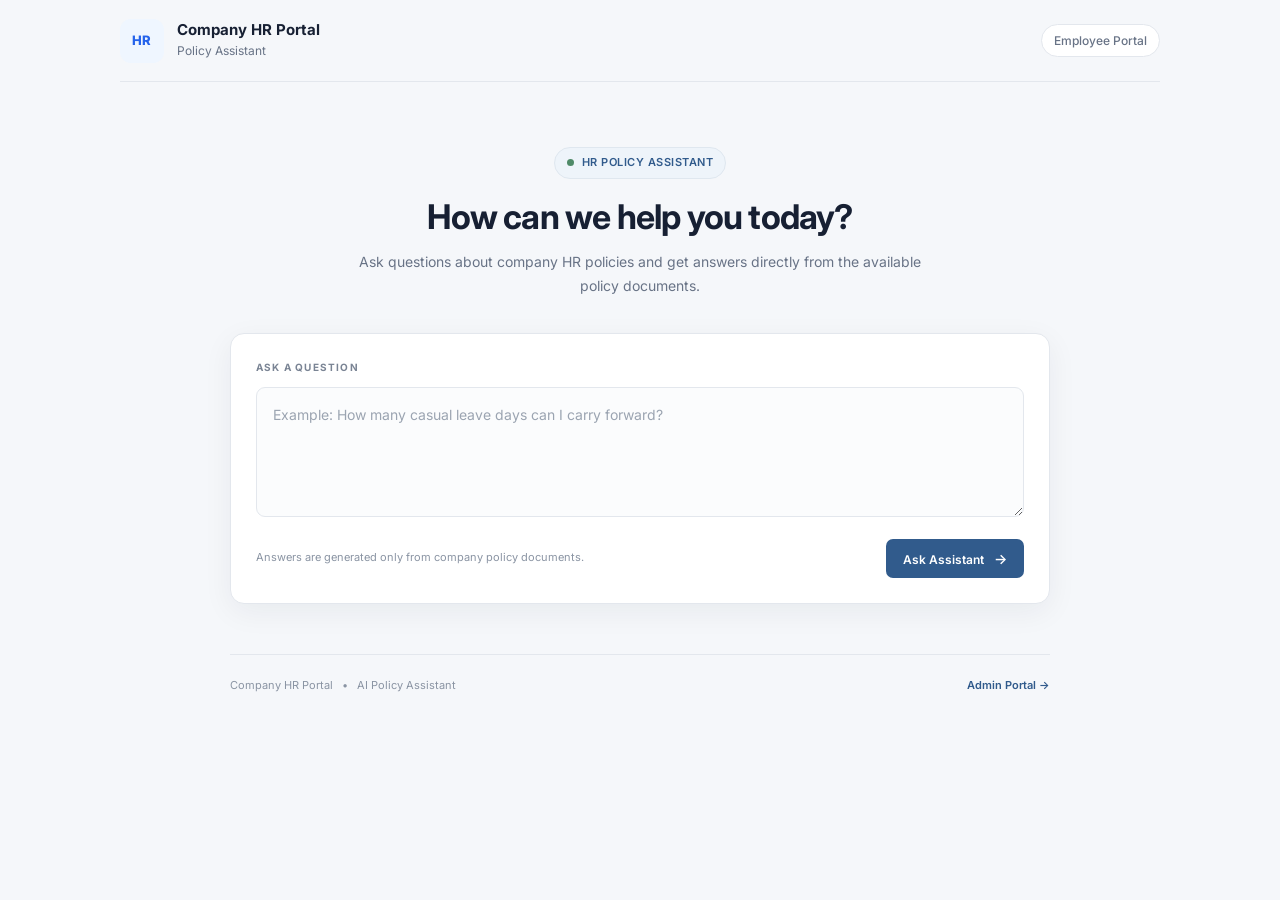
==== frontend/index.html @ 7b4f22a0 "Initial commit - HR Policy Assistant" ====
<!DOCTYPE html>
<html lang="en">
<head>
    <meta charset="UTF-8">
    <meta name="viewport" content="width=device-width, initial-scale=1.0">

    <title>HR Policy Assistant</title>

    <link rel="preconnect" href="https://fonts.googleapis.com">
    <link rel="preconnect" href="https://fonts.gstatic.com" crossorigin>
    <link href="https://fonts.googleapis.com/css2?family=Inter:wght@400;500;600;700&display=swap" rel="stylesheet">

    <link rel="stylesheet" href="style.css">
</head>

<body>

    <div class="page">

        <!-- Header -->
        <header class="topbar">
            <div class="brand">
                <div class="brand-icon">HR</div>

                <div>
                    <h1>Company HR Portal</h1>
                    <span>Policy Assistant</span>
                </div>
            </div>

            <div class="portal-label">
                Employee Portal
            </div>
        </header>


        <!-- Main -->
        <main>

            <!-- Hero -->
            <section class="hero">
                <div class="hero-badge">
                    <span class="status-dot"></span>
                    HR Policy Assistant
                </div>

                <h2>How can we help you today?</h2>

                <p>
                    Ask questions about company HR policies and get
                    answers directly from the available policy documents.
                </p>
            </section>


            <!-- Question Card -->
            <section class="question-card">

                <div class="section-label">
                    <span>ASK A QUESTION</span>
                </div>

                <textarea
                    id="question"
                    placeholder="Example: How many casual leave days can I carry forward?"
                ></textarea>

                <div class="question-footer">
                    <span class="helper-text">
                        Answers are generated only from company policy documents.
                    </span>

                    <button onclick="askQuestion()" id="askButton">
                        Ask Assistant
                        <span class="arrow">→</span>
                    </button>
                </div>

            </section>


            <!-- Answer -->
            <section
                class="answer-card"
                id="answerSection"
                style="display: none;"
            >

                <div class="section-heading">
                    <div>
                        <span class="section-label">ASSISTANT RESPONSE</span>
                        <h3>Answer</h3>
                    </div>
                </div>

                <div class="answer-box">
                    <p id="answer"></p>
                </div>


                <!-- Citations -->
                <div class="sources">

                    <div class="sources-heading">
                        <span class="section-label">POLICY SOURCE</span>
                    </div>

                    <div id="citations"></div>

                </div>

            </section>

        </main>


        <!-- Footer -->
        <footer>

            <div>
                <span>Company HR Portal</span>
                <span class="footer-separator">•</span>
                <span>AI Policy Assistant</span>
            </div>

            <a href="admin.html">
                Admin Portal →
            </a>

        </footer>

    </div>

    <script src="script.js"></script>

</body>
</html>
---- frontend/style.css ----
* {
    box-sizing: border-box;
    margin: 0;
    padding: 0;
}


:root {
    --background: #f5f7fa;
    --white: #ffffff;

    --text: #172033;
    --secondary-text: #687386;

    --primary: #315b8c;
    --primary-dark: #264a75;

    --border: #e3e7ed;

    --soft-blue: #eef4fa;

    --success: #4f8a68;

    --shadow: 0 8px 30px rgba(23, 32, 51, 0.06);
}


body {
    font-family: "Inter", Arial, sans-serif;

    background: var(--background);

    color: var(--text);

    line-height: 1.6;

    min-height: 100vh;
}


.page {
    width: 100%;
    max-width: 1100px;

    margin: auto;

    padding: 0 30px;
}


/* =========================
   HEADER
========================= */

.topbar {
    height: 82px;

    display: flex;

    align-items: center;

    justify-content: space-between;

    border-bottom: 1px solid var(--border);
}


.brand {
    display: flex;

    align-items: center;

    gap: 13px;
}


.brand-icon {
    width: 42px;
    height: 42px;

    border-radius: 9px;

    display: flex;
    align-items: center;
    justify-content: center;

    background: var(--primary);

    color: white;

    font-size: 13px;
    font-weight: 700;

    letter-spacing: 0.5px;
}


.brand h1 {
    font-size: 15px;

    font-weight: 700;

    line-height: 1.2;
}


.brand span {
    display: block;

    margin-top: 2px;

    color: var(--secondary-text);

    font-size: 12px;
}


.portal-label {
    padding: 6px 12px;

    border: 1px solid var(--border);

    border-radius: 20px;

    background: white;

    color: var(--secondary-text);

    font-size: 12px;

    font-weight: 500;
}


/* =========================
   MAIN
========================= */

main {
    max-width: 820px;

    margin: auto;

    padding: 65px 0 50px;
}


/* =========================
   HERO
========================= */

.hero {
    text-align: center;

    margin-bottom: 35px;
}


.hero-badge {
    display: inline-flex;

    align-items: center;

    gap: 8px;

    padding: 6px 12px;

    border: 1px solid #dfe7ef;

    border-radius: 20px;

    background: var(--soft-blue);

    color: var(--primary);

    font-size: 11px;

    font-weight: 600;

    text-transform: uppercase;

    letter-spacing: 0.5px;
}


.status-dot {
    width: 7px;
    height: 7px;

    display: inline-block;

    border-radius: 50%;

    background: var(--success);
}


.hero h2 {
    margin-top: 18px;

    font-size: 34px;

    line-height: 1.2;

    letter-spacing: -0.8px;

    font-weight: 700;
}


.hero p {
    max-width: 580px;

    margin: 13px auto 0;

    color: var(--secondary-text);

    font-size: 14px;

    line-height: 1.7;
}


/* =========================
   CARD
========================= */

.question-card,
.answer-card,
.admin-container,
.admin-dashboard {
    background: var(--white);

    border: 1px solid var(--border);

    border-radius: 14px;

    box-shadow: var(--shadow);
}


/* =========================
   QUESTION
========================= */

.question-card {
    padding: 25px;
}


.section-label {
    display: block;

    color: #7a8494;

    font-size: 10px;

    font-weight: 700;

    letter-spacing: 1.2px;
}


.question-card textarea {
    width: 100%;

    min-height: 130px;

    margin-top: 12px;

    padding: 16px;

    border: 1px solid var(--border);

    border-radius: 9px;

    background: #fbfcfd;

    color: var(--text);

    font-family: inherit;

    font-size: 14px;

    line-height: 1.6;

    resize: vertical;

    outline: none;

    transition: border 0.2s, box-shadow 0.2s;
}


.question-card textarea:focus {
    border-color: #9bb2c9;

    box-shadow: 0 0 0 3px rgba(49, 91, 140, 0.08);
}


.question-card textarea::placeholder {
    color: #9ba4b1;
}


.question-footer {
    display: flex;

    justify-content: space-between;

    align-items: center;

    gap: 20px;

    margin-top: 14px;
}


.helper-text {
    color: #8a94a3;

    font-size: 11px;
}


button {
    border: none;

    border-radius: 7px;

    padding: 11px 17px;

    background: var(--primary);

    color: white;

    font-family: inherit;

    font-size: 12px;

    font-weight: 600;

    cursor: pointer;

    transition: background 0.2s, transform 0.2s;
}


button:hover {
    background: var(--primary-dark);

    transform: translateY(-1px);
}


.arrow {
    margin-left: 7px;

    font-size: 14px;
}


/* =========================
   ANSWER
========================= */

.answer-card {
    margin-top: 22px;

    padding: 25px;
}


.section-heading h3 {
    margin-top: 5px;

    font-size: 19px;
}


.answer-box {
    margin-top: 16px;

    padding: 18px;

    border: 1px solid var(--border);

    border-radius: 9px;

    background: #fafbfc;
}


.answer-box p {
    color: #374151;

    font-size: 14px;

    line-height: 1.75;
}


/* =========================
   SOURCES
========================= */

.sources {
    margin-top: 25px;
}


.sources-heading {
    margin-bottom: 10px;
}


.citation {
    padding: 13px 15px;

    margin-top: 8px;

    border: 1px solid var(--border);

    border-left: 3px solid var(--primary);

    border-radius: 7px;

    background: white;

    font-size: 12px;

    color: #5f6978;
}


.citation strong {
    color: var(--text);

    font-weight: 600;
}


/* =========================
   FOOTER
========================= */

footer {
    max-width: 820px;

    margin: auto;

    padding: 22px 0 30px;

    border-top: 1px solid var(--border);

    display: flex;

    align-items: center;

    justify-content: space-between;

    color: #8a94a3;

    font-size: 11px;
}


footer a {
    color: var(--primary);

    text-decoration: none;

    font-weight: 600;
}


footer a:hover {
    text-decoration: underline;
}


.footer-separator {
    margin: 0 6px;
}


/* =========================
   ADMIN LOGIN
========================= */

.admin-container {
    max-width: 470px;

    margin: 45px auto 0;

    padding: 35px;
}


.admin-icon {
    width: 45px;
    height: 45px;

    display: flex;

    align-items: center;
    justify-content: center;

    margin-bottom: 20px;

    border-radius: 9px;

    background: var(--soft-blue);

    font-size: 19px;
}


.admin-container h2 {
    margin-top: 5px;

    font-size: 25px;

    letter-spacing: -0.3px;
}


.admin-container>p {
    margin-top: 7px;

    margin-bottom: 25px;

    color: var(--secondary-text);

    font-size: 13px;
}


.form-group {
    margin-bottom: 16px;
}


.form-group label {
    display: block;

    margin-bottom: 7px;

    color: #505a69;

    font-size: 12px;

    font-weight: 600;
}


.form-group input {
    width: 100%;

    padding: 12px 13px;

    border: 1px solid var(--border);

    border-radius: 7px;

    background: #fbfcfd;

    color: var(--text);

    font-family: inherit;

    font-size: 13px;

    outline: none;
}


.form-group input:focus {
    border-color: #9bb2c9;

    box-shadow: 0 0 0 3px rgba(49, 91, 140, 0.08);
}


.full-button {
    width: 100%;

    margin-top: 5px;
}


.status-message {
    margin-top: 12px;

    font-size: 12px;

    color: var(--secondary-text);
}


/* =========================
   ADMIN DASHBOARD
========================= */

.admin-dashboard {
    margin-top: 35px;

    padding: 30px;
}


.dashboard-header {
    display: flex;

    justify-content: space-between;

    align-items: flex-start;

    gap: 20px;

    padding-bottom: 25px;

    border-bottom: 1px solid var(--border);
}


.dashboard-header h2 {
    margin-top: 5px;

    font-size: 25px;
}


.dashboard-header p {
    margin-top: 5px;

    color: var(--secondary-text);

    font-size: 13px;
}


.admin-status {
    display: flex;

    align-items: center;

    gap: 7px;

    padding: 7px 11px;

    border-radius: 20px;

    background: #f2f7f4;

    color: #56816a;

    font-size: 11px;

    font-weight: 600;
}


/* =========================
   UPLOAD
========================= */

.upload-card {
    margin-top: 25px;

    padding: 28px;

    border: 1px dashed #cbd4df;

    border-radius: 10px;

    text-align: center;

    background: #fbfcfd;
}


.upload-icon {
    width: 44px;
    height: 44px;

    margin: auto;

    display: flex;

    align-items: center;
    justify-content: center;

    border-radius: 50%;

    background: var(--soft-blue);

    color: var(--primary);

    font-size: 22px;

    font-weight: 500;
}


.upload-card h3 {
    margin-top: 14px;

    font-size: 17px;
}


.upload-card>p {
    margin-top: 4px;

    color: var(--secondary-text);

    font-size: 12px;
}


.file-selector {
    margin-top: 20px;
}


.file-selector input {
    width: 100%;

    max-width: 400px;

    padding: 10px;

    border: 1px solid var(--border);

    border-radius: 7px;

    background: white;

    font-family: inherit;

    font-size: 12px;
}


.file-help {
    display: block;

    margin-top: 7px;

    color: #8a94a3;

    font-size: 10px;
}


.upload-button {
    margin-top: 18px;
}


/* =========================
   INFO CARDS
========================= */

.info-grid {
    display: grid;

    grid-template-columns: repeat(3, 1fr);

    gap: 12px;

    margin-top: 20px;
}


.info-card {
    display: flex;

    gap: 12px;

    padding: 16px;

    border: 1px solid var(--border);

    border-radius: 8px;

    background: white;
}


.info-number {
    color: #9aa4b2;

    font-size: 11px;

    font-weight: 700;
}


.info-card h4 {
    font-size: 12px;
}


.info-card p {
    margin-top: 3px;

    color: var(--secondary-text);

    font-size: 10px;

    line-height: 1.5;
}


.logout-button {
    margin-top: 22px;

    background: transparent;

    border: 1px solid var(--border);

    color: #667080;
}


.logout-button:hover {
    background: #f5f6f8;

    color: var(--text);
}


/* =========================
   RESPONSIVE
========================= */

@media (max-width: 700px) {

    .page {
        padding: 0 18px;
    }


    .topbar {
        height: 72px;
    }


    .portal-label {
        display: none;
    }


    main {
        padding-top: 45px;
    }


    .hero h2 {
        font-size: 28px;
    }


    .hero p {
        font-size: 13px;
    }


    .question-footer {
        flex-direction: column;

        align-items: stretch;
    }


    .question-footer button {
        width: 100%;
    }


    footer {
        flex-direction: column;

        gap: 10px;

        text-align: center;
    }


    .dashboard-header {
        flex-direction: column;
    }


    .info-grid {
        grid-template-columns: 1fr;
    }


    .admin-container {
        padding: 25px;
    }


    .admin-dashboard {
        padding: 22px;
    }
}

#policyList {
    margin-top: 15px;
}

.delete-button {
    float: right;
    background: #dc2626;
    padding: 7px 12px;
    font-size: 13px;
}

.delete-button:hover {
    background: #b91c1c;
}


/* ==========================================
   ADMIN PORTAL
========================================== */

.form-group {
    margin-bottom: 18px;
}

.form-group label {
    display: block;
    margin-bottom: 7px;
    font-size: 14px;
    font-weight: 600;
}

.form-group input {
    width: 100%;
    box-sizing: border-box;
}


.section-description {
    color: #64748b;
    font-size: 14px;
    line-height: 1.6;
    margin-top: 4px;
}


.status-message {
    margin-top: 14px;
    font-size: 14px;
    color: #475569;
}


/* Dashboard Header */

.dashboard-header {
    display: flex;
    justify-content: space-between;
    align-items: flex-start;
    gap: 20px;
    margin-bottom: 30px;
}


/* Admin Sections */

.admin-section {
    padding: 24px 0;
    border-top: 1px solid #e2e8f0;
}

.admin-section h3 {
    margin-bottom: 6px;
}


/* Upload Area */

.upload-area {
    margin-top: 20px;
    padding: 35px 20px;

    border: 1.5px dashed #cbd5e1;
    border-radius: 14px;

    text-align: center;

    background: #f8fafc;
}


.upload-icon {
    font-size: 32px;
    margin-bottom: 8px;
}


.upload-area h4 {
    margin: 8px 0;
    font-size: 16px;
}


.upload-area p {
    color: #64748b;
    font-size: 13px;
}


.upload-area input[type="file"] {
    display: block;
    margin: 20px auto;
    max-width: 100%;
}


.upload-button {
    margin-top: 5px;
}


/* Policy Header */

.policy-header {
    display: flex;
    justify-content: space-between;
    align-items: center;
    gap: 15px;
}


.policy-count {
    padding: 6px 11px;

    border-radius: 20px;

    background: #eff6ff;
    color: #2563eb;

    font-size: 13px;
    font-weight: 600;

    white-space: nowrap;
}


/* Policy Item */

.policy-item {
    display: flex;
    align-items: center;
    justify-content: space-between;

    gap: 15px;

    padding: 16px;

    margin-top: 12px;

    border: 1px solid #e2e8f0;
    border-radius: 12px;

    background: #ffffff;

    transition:
        border-color 0.2s ease,
        box-shadow 0.2s ease;
}


.policy-item:hover {
    border-color: #cbd5e1;

    box-shadow:
        0 4px 12px rgba(15, 23, 42, 0.05);
}


.policy-info {
    display: flex;
    align-items: center;
    gap: 13px;

    min-width: 0;
}


.policy-icon {
    width: 40px;
    height: 40px;

    display: flex;
    align-items: center;
    justify-content: center;

    border-radius: 10px;

    background: #eff6ff;

    font-size: 19px;

    flex-shrink: 0;
}


.policy-info strong {
    display: block;

    font-size: 14px;

    color: #1e293b;

    word-break: break-word;
}


.policy-status {
    display: block;

    margin-top: 4px;

    font-size: 12px;

    color: #16a34a;
}


/* Delete Button */

.delete-button {
    background: transparent;

    border: 1px solid #fecaca;

    color: #dc2626;

    padding: 8px 13px;

    font-size: 13px;

    border-radius: 8px;

    cursor: pointer;

    flex-shrink: 0;
}


.delete-button:hover {
    background: #fef2f2;

    border-color: #fca5a5;
}


/* Empty State */

.empty-state {
    padding: 25px;

    margin-top: 15px;

    text-align: center;

    border: 1px dashed #cbd5e1;

    border-radius: 12px;

    color: #64748b;

    background: #f8fafc;
}


/* Admin Footer */

.admin-footer {
    padding-top: 25px;

    border-top: 1px solid #e2e8f0;

    text-align: center;
}


.admin-footer a {
    color: #2563eb;

    text-decoration: none;

    font-size: 14px;

    font-weight: 500;
}


.admin-footer a:hover {
    text-decoration: underline;
}


/* Mobile */

@media (max-width: 600px) {

    .dashboard-header {
        flex-direction: column;
    }

    .dashboard-header .secondary-button {
        width: 100%;
    }

    .policy-header {
        align-items: flex-start;
        flex-direction: column;
    }

    .policy-item {
        align-items: flex-start;
    }

    .delete-button {
        margin-top: 2px;
    }

}


/* ==========================================
   ADMIN TOP HEADER
========================================== */

.admin-topbar {
    display: flex;
    align-items: center;
    justify-content: space-between;

    padding: 22px 24px;

    margin: -10px -10px 28px -10px;

    background: #f8fafc;

    border: 1px solid #e2e8f0;
    border-radius: 14px;

    gap: 20px;
}


.admin-title {
    display: flex;
    align-items: center;

    gap: 15px;
}


.admin-icon {
    width: 46px;
    height: 46px;

    display: flex;
    align-items: center;
    justify-content: center;

    border-radius: 12px;

    background: #eaf2ff;

    font-size: 21px;

    flex-shrink: 0;
}


.admin-label {
    display: block;

    margin-bottom: 4px;

    color: #2563eb;

    font-size: 11px;

    font-weight: 700;

    letter-spacing: 0.08em;
}


.admin-topbar h2 {
    margin: 0;

    font-size: 24px;

    color: #172554;
}


.admin-topbar p {
    margin: 5px 0 0;

    color: #64748b;

    font-size: 13px;
}


.logout-button {
    border: 1px solid #cbd5e1;

    background: #ffffff;

    color: #334155;

    padding: 9px 16px;

    border-radius: 8px;

    font-size: 13px;

    font-weight: 600;

    cursor: pointer;

    transition: all 0.2s ease;

    flex-shrink: 0;
}


.logout-button:hover {
    background: #f1f5f9;

    border-color: #94a3b8;
}


/* ==========================================
   MOBILE ADMIN HEADER
========================================== */

@media (max-width: 600px) {

    .admin-topbar {
        align-items: flex-start;

        flex-direction: column;

        padding: 20px;
    }

    .logout-button {
        width: 100%;
    }

}

/* ==========================================
   ADMIN APPLICATION HEADER
========================================== */

.main-header {
    margin-bottom: 24px;
}

.brand-area {
    display: flex;
    align-items: center;
    gap: 14px;
}

.brand-icon {
    width: 44px;
    height: 44px;

    display: flex;
    align-items: center;
    justify-content: center;

    border-radius: 11px;

    background: #eff6ff;
    color: #2563eb;

    font-size: 13px;
    font-weight: 800;

    letter-spacing: 0.04em;
}

.main-header h1 {
    margin: 0;
}

.main-header p {
    margin: 4px 0 0;
}


/* ==========================================
   LOGIN
========================================== */

.login-card {
    max-width: 520px;
    margin: 0 auto 25px;
}

.login-header {
    display: flex;
    align-items: flex-start;
    gap: 14px;

    margin-bottom: 25px;
}

.login-icon {
    width: 42px;
    height: 42px;

    display: flex;
    align-items: center;
    justify-content: center;

    background: #f1f5f9;

    border-radius: 10px;

    font-size: 18px;

    flex-shrink: 0;
}

.login-header h2 {
    margin: 0;
}


/* ==========================================
   ADMIN DASHBOARD HEADER
========================================== */

.admin-dashboard-header {
    display: flex;

    align-items: center;
    justify-content: space-between;

    padding: 22px 24px;

    margin-bottom: 28px;

    background: #f8fafc;

    border: 1px solid #e2e8f0;

    border-radius: 14px;

    gap: 20px;
}


.dashboard-title {
    display: flex;

    align-items: center;

    gap: 15px;
}


.dashboard-icon {
    width: 46px;
    height: 46px;

    display: flex;
    align-items: center;
    justify-content: center;

    background: #eff6ff;

    border-radius: 11px;

    font-size: 20px;

    flex-shrink: 0;
}


.admin-label {
    display: block;

    margin-bottom: 3px;

    color: #2563eb;

    font-size: 11px;

    font-weight: 700;

    letter-spacing: 0.08em;
}


.admin-dashboard-header h2 {
    margin: 0;

    color: #172554;

    font-size: 24px;
}


.admin-dashboard-header p {
    margin: 5px 0 0;

    color: #64748b;

    font-size: 13px;
}


/* ==========================================
   LOGOUT
========================================== */

.logout-button {
    padding: 9px 16px;

    background: #ffffff;

    border: 1px solid #cbd5e1;

    border-radius: 8px;

    color: #334155;

    font-size: 13px;

    font-weight: 600;

    cursor: pointer;

    flex-shrink: 0;
}

.logout-button:hover {
    background: #f8fafc;

    border-color: #94a3b8;
}


/* ==========================================
   ADMIN SECTIONS
========================================== */

.admin-section {
    padding: 24px 0;

    border-top: 1px solid #e2e8f0;
}

.section-heading {
    margin-bottom: 18px;
}


/* ==========================================
   UPLOAD AREA
========================================== */

.upload-area {
    margin-top: 18px;

    padding: 34px 20px;

    text-align: center;

    background: #f8fafc;

    border: 1.5px dashed #cbd5e1;

    border-radius: 14px;
}

.upload-icon {
    width: 48px;
    height: 48px;

    display: flex;
    align-items: center;
    justify-content: center;

    margin: 0 auto 12px;

    background: #eff6ff;

    border-radius: 50%;

    font-size: 21px;
}

.upload-area h4 {
    margin: 0 0 7px;
}

.upload-area p {
    margin: 0;

    color: #64748b;

    font-size: 13px;
}

.upload-area input[type="file"] {
    display: block;

    margin: 20px auto;

    max-width: 100%;
}

.upload-button {
    margin-top: 3px;
}


/* ==========================================
   POLICY LIST
========================================== */

.policy-header {
    display: flex;

    align-items: center;
    justify-content: space-between;

    gap: 15px;
}

.policy-header h3 {
    margin-bottom: 5px;
}

.policy-count {
    padding: 6px 11px;

    background: #eff6ff;

    color: #2563eb;

    border-radius: 20px;

    font-size: 12px;

    font-weight: 600;

    white-space: nowrap;
}


/* ==========================================
   POLICY ITEM
========================================== */

.policy-item {
    display: flex;

    align-items: center;
    justify-content: space-between;

    gap: 15px;

    padding: 15px;

    margin-top: 11px;

    background: #ffffff;

    border: 1px solid #e2e8f0;

    border-radius: 11px;
}

.policy-info {
    display: flex;

    align-items: center;

    gap: 12px;

    min-width: 0;
}

.policy-icon {
    width: 39px;
    height: 39px;

    display: flex;
    align-items: center;
    justify-content: center;

    background: #eff6ff;

    border-radius: 9px;

    font-size: 17px;

    flex-shrink: 0;
}

.policy-info strong {
    display: block;

    color: #1e293b;

    font-size: 14px;

    word-break: break-word;
}

.policy-status {
    display: block;

    margin-top: 4px;

    color: #16a34a;

    font-size: 12px;
}


/* ==========================================
   DELETE BUTTON
========================================== */

.delete-button {
    padding: 7px 12px;

    background: #ffffff;

    border: 1px solid #fecaca;

    border-radius: 7px;

    color: #dc2626;

    font-size: 12px;

    font-weight: 600;

    cursor: pointer;

    flex-shrink: 0;
}

.delete-button:hover {
    background: #fef2f2;
}


/* ==========================================
   EMPTY / LOADING
========================================== */

.empty-state,
.loading-text {
    color: #64748b;

    font-size: 14px;
}


/* ==========================================
   ADMIN FOOTER
========================================== */

.admin-footer {
    padding-top: 22px;

    border-top: 1px solid #e2e8f0;

    text-align: center;
}

.admin-footer a {
    color: #2563eb;

    font-size: 14px;

    font-weight: 500;

    text-decoration: none;
}

.admin-footer a:hover {
    text-decoration: underline;
}


/* ==========================================
   MOBILE
========================================== */

@media (max-width: 600px) {

    .admin-dashboard-header {
        align-items: flex-start;

        flex-direction: column;
    }

    .logout-button {
        width: 100%;
    }

    .policy-header {
        align-items: flex-start;

        flex-direction: column;
    }

    .policy-item {
        align-items: flex-start;
    }

}

/* ==========================================
   ADMIN PORTAL
========================================== */

.admin-hero {
    margin-bottom: 28px;
}


/* Login */

.admin-login-card {
    max-width: 680px;
    margin-left: auto;
    margin-right: auto;
}


.admin-form {
    margin-top: 20px;
}


.form-group {
    margin-bottom: 18px;
}


.form-group label {
    display: block;

    margin-bottom: 7px;

    font-size: 13px;

    font-weight: 600;

    color: #334155;
}


.form-group input {
    width: 100%;

    box-sizing: border-box;
}


/* Dashboard */

.admin-dashboard-hero {
    margin-bottom: 28px;
}


.admin-card {
    margin-bottom: 24px;
}


.admin-description {
    margin-top: 6px;

    color: #64748b;

    font-size: 14px;

    line-height: 1.6;
}


/* Upload */

.upload-area {
    margin-top: 22px;

    padding: 38px 20px;

    text-align: center;

    background: #f8fafc;

    border: 1px dashed #cbd5e1;

    border-radius: 14px;
}


.upload-icon {
    width: 48px;
    height: 48px;

    margin: 0 auto 12px;

    display: flex;

    align-items: center;
    justify-content: center;

    border-radius: 50%;

    background: #eff6ff;

    font-size: 20px;
}


.upload-area h4 {
    margin: 0 0 7px;

    font-size: 15px;
}


.upload-area p {
    margin: 0;

    color: #64748b;

    font-size: 13px;
}


.upload-area input[type="file"] {
    display: block;

    width: 100%;

    max-width: 350px;

    margin: 20px auto;
}


/* Policy header */

.policy-count {
    padding: 6px 11px;

    background: #eff6ff;

    color: #2563eb;

    border-radius: 20px;

    font-size: 12px;

    font-weight: 600;

    white-space: nowrap;
}


/* Policy item */

.policy-item {
    display: flex;

    align-items: center;

    justify-content: space-between;

    gap: 15px;

    padding: 15px;

    margin-top: 12px;

    background: #ffffff;

    border: 1px solid #e2e8f0;

    border-radius: 11px;
}


.policy-info {
    display: flex;

    align-items: center;

    gap: 12px;

    min-width: 0;
}


.policy-icon {
    width: 40px;
    height: 40px;

    display: flex;

    align-items: center;
    justify-content: center;

    border-radius: 9px;

    background: #eff6ff;

    font-size: 17px;

    flex-shrink: 0;
}


.policy-info strong {
    display: block;

    color: #1e293b;

    font-size: 14px;

    word-break: break-word;
}


.policy-status {
    display: block;

    margin-top: 4px;

    color: #16a34a;

    font-size: 12px;
}


/* Delete */

.delete-button {
    padding: 7px 12px;

    background: #ffffff;

    border: 1px solid #fecaca;

    border-radius: 7px;

    color: #dc2626;

    font-size: 12px;

    font-weight: 600;

    cursor: pointer;
}


.delete-button:hover {
    background: #fef2f2;
}


/* Admin actions */

.admin-actions {
    display: flex;

    align-items: center;

    justify-content: space-between;

    gap: 15px;

    margin-top: 8px;
}


.portal-link {
    color: #2563eb;

    font-size: 14px;

    font-weight: 500;

    text-decoration: none;
}


.portal-link:hover {
    text-decoration: underline;
}


.loading-text {
    color: #64748b;

    font-size: 14px;
}


/* Mobile */

@media (max-width: 600px) {

    .admin-actions {
        flex-direction: column;

        align-items: stretch;
    }

    .portal-link {
        text-align: center;
    }

    .policy-item {
        align-items: flex-start;
    }

}
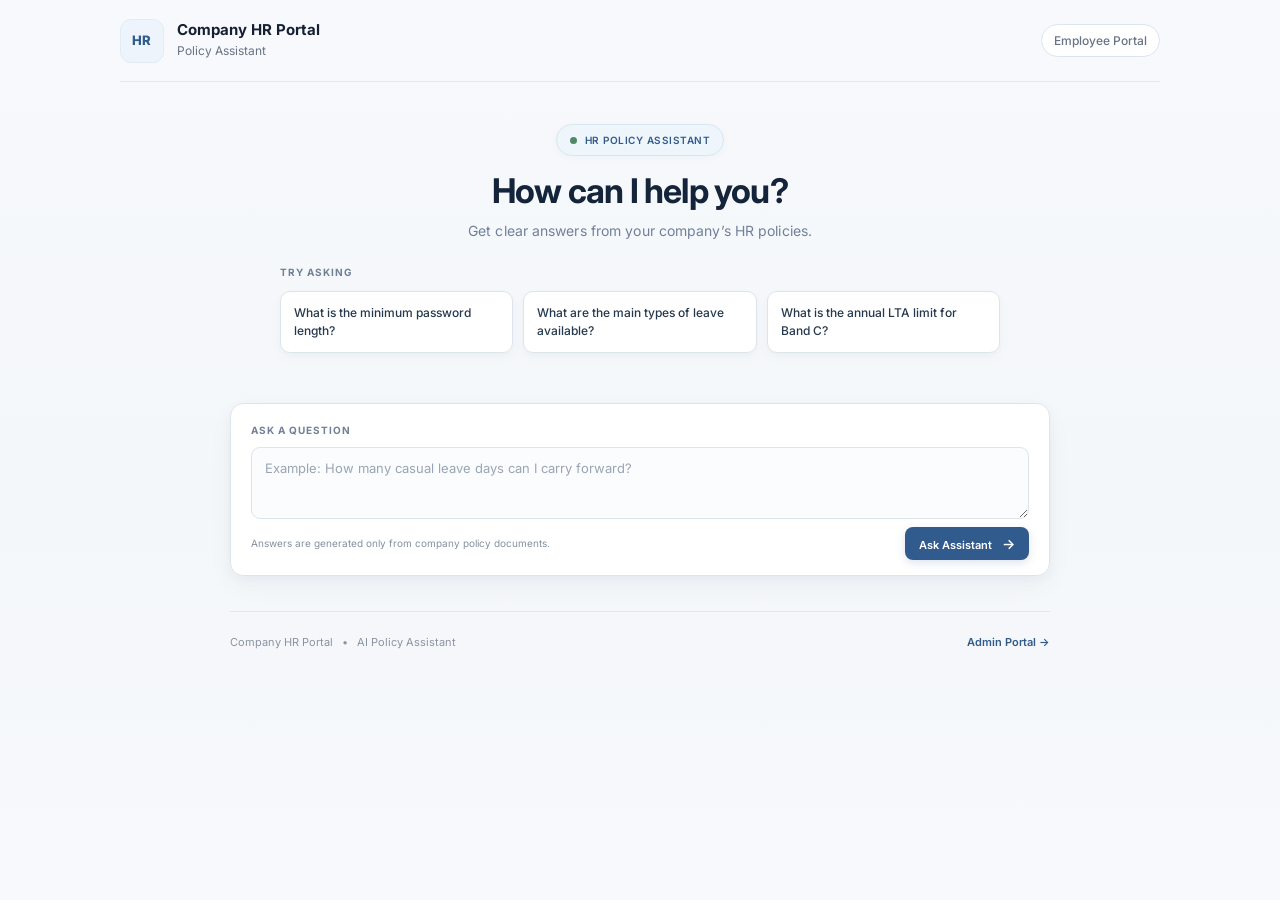
==== commit 709967f9: "Enhance frontend with demo features and improved UI - Added demo credentials section in admin.html f" ====
--- a/frontend/index.html
+++ b/frontend/index.html
@@ -1,137 +1,152 @@
-<!DOCTYPE html>
+<!doctype html>
 <html lang="en">
-<head>
-    <meta charset="UTF-8">
-    <meta name="viewport" content="width=device-width, initial-scale=1.0">
+  <head>
+    <meta charset="UTF-8" />
+    <meta name="viewport" content="width=device-width, initial-scale=1.0" />
 
     <title>HR Policy Assistant</title>
 
-    <link rel="preconnect" href="https://fonts.googleapis.com">
-    <link rel="preconnect" href="https://fonts.gstatic.com" crossorigin>
-    <link href="https://fonts.googleapis.com/css2?family=Inter:wght@400;500;600;700&display=swap" rel="stylesheet">
+    <link rel="preconnect" href="https://fonts.googleapis.com" />
+    <link rel="preconnect" href="https://fonts.gstatic.com" crossorigin />
+    <link
+      href="https://fonts.googleapis.com/css2?family=Inter:wght@400;500;600;700&display=swap"
+      rel="stylesheet"
+    />
 
-    <link rel="stylesheet" href="style.css">
-</head>
+    <link rel="stylesheet" href="style.css" />
+  </head>
 
-<body>
+  <body>
+    <div class="page">
+      <!-- Header -->
+      <header class="topbar">
+        <div class="brand">
+          <div class="brand-icon">HR</div>
 
-    <div class="page">
+          <div>
+            <h1>Company HR Portal</h1>
+            <span>Policy Assistant</span>
+          </div>
+        </div>
 
-        <!-- Header -->
-        <header class="topbar">
-            <div class="brand">
-                <div class="brand-icon">HR</div>
+        <div class="portal-label">Employee Portal</div>
+      </header>
 
-                <div>
-                    <h1>Company HR Portal</h1>
-                    <span>Policy Assistant</span>
-                </div>
+      <!-- Main -->
+      <main class="employee-home">
+        <!-- Hero -->
+        <section class="hero">
+          <div class="hero-badge">
+            <span class="status-dot"></span>
+            HR Policy Assistant
+          </div>
+
+          <h2>How can I help you?</h2>
+
+          <p>
+    Get clear answers from your company’s HR policies.
+</p>
+
+          <div class="demo-questions">
+            <div class="demo-title">Try asking</div>
+
+            <button
+              class="demo-question"
+              onclick="askDemoQuestion('What is the minimum password length?')"
+            >
+              What is the minimum password length?
+            </button>
+
+            <button
+              class="demo-question"
+              onclick="
+                askDemoQuestion('What are the main types of leave available?')
+              "
+            >
+              What are the main types of leave available?
+            </button>
+
+            <button
+              class="demo-question"
+              onclick="
+                askDemoQuestion('What is the annual LTA limit for Band C?')
+              "
+            >
+              What is the annual LTA limit for Band C?
+            </button>
+          </div>
+        </section>
+
+        <!-- Question Card -->
+        <section class="question-card">
+          <div class="section-label">
+            <span>ASK A QUESTION</span>
+          </div>
+
+          <textarea
+            id="question"
+            placeholder="Example: How many casual leave days can I carry forward?"
+          ></textarea>
+
+          <div class="question-footer">
+            <span class="helper-text">
+              Answers are generated only from company policy documents.
+            </span>
+
+            <button onclick="askQuestion()" id="askButton">
+              Ask Assistant
+              <span class="arrow">→</span>
+            </button>
+          </div>
+        </section>
+
+        <!-- Answer -->
+        <section class="answer-card" id="answerSection" style="display: none">
+          <div class="section-heading">
+            <div>
+              <span class="section-label">ASSISTANT RESPONSE</span>
+              <h3>Answer</h3>
+            </div>
+          </div>
+
+          <div class="answer-box">
+            <p id="answer"></p>
+          </div>
+
+          <!-- Citations -->
+          <div class="sources">
+            <div class="sources-heading">
+              <span class="section-label">POLICY SOURCE</span>
             </div>
 
-            <div class="portal-label">
-                Employee Portal
-            </div>
-        </header>
+            <div id="citations"></div>
+          </div>
+        </section>
 
+        <!-- Suggested Questions -->
+        <section
+          class="suggested-questions"
+          id="suggestedQuestions"
+          style="display: none"
+        >
+          <div class="suggested-title">You might also ask</div>
 
-        <!-- Main -->
-        <main>
+          <div class="suggested-list" id="suggestedList"></div>
+        </section>
+      </main>
 
-            <!-- Hero -->
-            <section class="hero">
-                <div class="hero-badge">
-                    <span class="status-dot"></span>
-                    HR Policy Assistant
-                </div>
+      <!-- Footer -->
+      <footer>
+        <div>
+          <span>Company HR Portal</span>
+          <span class="footer-separator">•</span>
+          <span>AI Policy Assistant</span>
+        </div>
 
-                <h2>How can we help you today?</h2>
-
-                <p>
-                    Ask questions about company HR policies and get
-                    answers directly from the available policy documents.
-                </p>
-            </section>
-
-
-            <!-- Question Card -->
-            <section class="question-card">
-
-                <div class="section-label">
-                    <span>ASK A QUESTION</span>
-                </div>
-
-                <textarea
-                    id="question"
-                    placeholder="Example: How many casual leave days can I carry forward?"
-                ></textarea>
-
-                <div class="question-footer">
-                    <span class="helper-text">
-                        Answers are generated only from company policy documents.
-                    </span>
-
-                    <button onclick="askQuestion()" id="askButton">
-                        Ask Assistant
-                        <span class="arrow">→</span>
-                    </button>
-                </div>
-
-            </section>
-
-
-            <!-- Answer -->
-            <section
-                class="answer-card"
-                id="answerSection"
-                style="display: none;"
-            >
-
-                <div class="section-heading">
-                    <div>
-                        <span class="section-label">ASSISTANT RESPONSE</span>
-                        <h3>Answer</h3>
-                    </div>
-                </div>
-
-                <div class="answer-box">
-                    <p id="answer"></p>
-                </div>
-
-
-                <!-- Citations -->
-                <div class="sources">
-
-                    <div class="sources-heading">
-                        <span class="section-label">POLICY SOURCE</span>
-                    </div>
-
-                    <div id="citations"></div>
-
-                </div>
-
-            </section>
-
-        </main>
-
-
-        <!-- Footer -->
-        <footer>
-
-            <div>
-                <span>Company HR Portal</span>
-                <span class="footer-separator">•</span>
-                <span>AI Policy Assistant</span>
-            </div>
-
-            <a href="admin.html">
-                Admin Portal →
-            </a>
-
-        </footer>
-
+        <a href="admin.html"> Admin Portal → </a>
+      </footer>
     </div>
 
     <script src="script.js"></script>
-
-</body>
-</html>+  </body>
+</html>
--- a/frontend/style.css
+++ b/frontend/style.css
@@ -2151,4 +2151,1222 @@
         align-items: flex-start;
     }
 
+}
+
+.demo-credentials {
+    margin-top: 7px;
+    font-size: 11px;
+    color: #555;
+    opacity: 0.7;
+    text-align: center;
+}
+
+.demo-credentials strong {
+    font-weight: 600;
+    color: #333;
+}
+
+
+.demo-questions {
+    width: 100%;
+    max-width: 520px;
+    margin: 24px auto 0;
+}
+
+.demo-title {
+    font-size: 12px;
+    font-weight: 600;
+    color: #7a8490;
+    margin-bottom: 10px;
+    text-align: left;
+}
+
+.demo-question {
+    display: block;
+    width: 100%;
+    margin-bottom: 8px;
+    padding: 11px 14px;
+
+    background: #ffffff;
+    border: 1px solid #e1e5ea;
+    border-radius: 9px;
+
+    color: #333;
+    font-size: 12px;
+    line-height: 1.4;
+
+    text-align: left;
+    cursor: pointer;
+
+    transition: background 0.2s ease,
+        border-color 0.2s ease;
+}
+
+.demo-question:hover {
+    background: #f8fafc;
+    border-color: #cbd3dc;
+}
+
+/* ==========================================
+   EMPLOYEE HOME
+========================================== */
+
+.employee-home {
+    width: 100%;
+    max-width: 820px;
+    margin: 0 auto;
+    padding: 48px 0 42px;
+    display: flex;
+    flex-direction: column;
+}
+
+/* ==========================================
+   EMPLOYEE HERO
+========================================== */
+
+.employee-home .hero {
+    text-align: center;
+    margin-bottom: 26px;
+}
+
+.employee-home .hero h2 {
+    margin-top: 16px;
+    font-size: 34px;
+    line-height: 1.2;
+    letter-spacing: -0.8px;
+}
+
+.employee-home .hero p {
+    margin-top: 9px;
+}
+
+/* ==========================================
+   TRY ASKING
+========================================== */
+
+.demo-questions {
+    width: 100%;
+    max-width: 720px;
+    margin: 24px auto 0;
+}
+
+.demo-title {
+    margin-bottom: 10px;
+    color: #7a8490;
+    font-size: 11px;
+    font-weight: 700;
+    letter-spacing: 0.9px;
+    text-transform: uppercase;
+    text-align: left;
+}
+
+.demo-questions {
+    display: grid;
+    grid-template-columns: repeat(3, 1fr);
+    gap: 10px;
+}
+
+.demo-title {
+    grid-column: 1 / -1;
+}
+
+.demo-question {
+    min-height: 64px;
+    padding: 12px 14px;
+
+    background: #ffffff;
+    border: 1px solid #e1e6ec;
+    border-radius: 10px;
+
+    color: #354052;
+    font-family: inherit;
+    font-size: 12px;
+    font-weight: 500;
+    line-height: 1.45;
+
+    text-align: left;
+    cursor: pointer;
+
+    box-shadow: 0 2px 8px rgba(23, 32, 51, 0.03);
+
+    transition:
+        border-color 0.2s ease,
+        background 0.2s ease,
+        box-shadow 0.2s ease,
+        transform 0.2s ease;
+}
+
+.demo-question:hover {
+    background: #fbfcfe;
+    border-color: #c9d3df;
+    box-shadow: 0 5px 14px rgba(23, 32, 51, 0.06);
+    transform: translateY(-1px);
+}
+
+/* ==========================================
+   QUESTION CARD
+========================================== */
+
+/* ==========================================
+   EMPLOYEE QUESTION BOX - COMPACT
+========================================== */
+
+.employee-home .question-card {
+    margin-top: 18px;
+    padding: 16px 18px 14px;
+    border-radius: 12px;
+}
+
+.employee-home .question-card textarea {
+    width: 100%;
+    min-height: 64px;
+    height: 64px;
+    max-height: 100px;
+
+    margin-top: 8px;
+    padding: 11px 13px;
+
+    font-size: 13px;
+    line-height: 1.5;
+
+    resize: vertical;
+}
+
+.employee-home .question-footer {
+    margin-top: 8px;
+    min-height: 34px;
+}
+
+.employee-home .helper-text {
+    font-size: 10px;
+}
+
+.employee-home #askButton {
+    padding: 9px 15px;
+    font-size: 12px;
+}
+
+
+/* Keep the homepage sections visually connected */
+
+.employee-home {
+    padding-top: 38px;
+    padding-bottom: 28px;
+}
+
+.employee-home .hero {
+    margin-bottom: 0;
+}
+
+.employee-home .demo-questions {
+    margin-bottom: 0;
+}
+
+.employee-home .question-card {
+    margin-top: 22px;
+}
+/* ==========================================
+   ANSWER CARD
+========================================== */
+
+.employee-home .answer-card {
+    margin-top: 18px;
+    padding: 22px;
+}
+
+/* ==========================================
+   SUGGESTED QUESTIONS
+========================================== */
+
+.suggested-questions {
+    margin-top: 14px;
+    padding: 0 2px;
+}
+
+.suggested-title {
+    margin-bottom: 9px;
+    color: #667080;
+    font-size: 12px;
+    font-weight: 600;
+}
+
+.suggested-list {
+    display: flex;
+    flex-wrap: wrap;
+    gap: 7px;
+}
+
+.suggested-question {
+    width: auto;
+    min-width: 0;
+    padding: 8px 11px;
+
+    background: #ffffff;
+    border: 1px solid #dbe2ea;
+    border-radius: 7px;
+
+    color: #315b8c;
+    font-family: inherit;
+    font-size: 11px;
+    font-weight: 500;
+    line-height: 1.4;
+
+    text-align: left;
+    cursor: pointer;
+
+    transition:
+        background 0.2s ease,
+        border-color 0.2s ease;
+}
+
+.suggested-question:hover {
+    background: #f6f9fc;
+    border-color: #315b8c;
+}
+
+/* ==========================================
+   NO SOURCE MESSAGE
+========================================== */
+
+.no-citation {
+    color: #8a94a3;
+    font-size: 11px;
+}
+
+/* ==========================================
+   EMPLOYEE MOBILE
+========================================== */
+
+@media (max-width: 700px) {
+
+    .employee-home {
+        padding: 40px 0 32px;
+    }
+
+    .employee-home .hero h2 {
+        font-size: 28px;
+    }
+
+    .demo-questions {
+        grid-template-columns: 1fr;
+        max-width: 560px;
+    }
+
+    .demo-title {
+        grid-column: auto;
+    }
+
+    .demo-question {
+        min-height: auto;
+    }
+
+    .employee-home .question-card {
+        padding: 17px;
+    }
+
+    .employee-home .answer-card {
+        padding: 19px;
+    }
+}
+
+
+/* =========================================================
+   FINAL EMPLOYEE HOME LAYOUT
+   ========================================================= */
+
+/* Main employee area */
+.employee-home {
+    width: 100% !important;
+    max-width: 820px !important;
+
+    margin: 0 auto !important;
+    padding: 34px 0 30px !important;
+
+    min-height: 0 !important;
+    height: auto !important;
+
+    display: flex !important;
+    flex-direction: column !important;
+    justify-content: flex-start !important;
+
+    transform: none !important;
+}
+
+
+/* =========================================================
+   HERO
+   ========================================================= */
+
+.employee-home .hero {
+    width: 100% !important;
+
+    margin: 0 0 22px 0 !important;
+    padding: 0 !important;
+
+    text-align: center !important;
+}
+
+.employee-home .hero h2 {
+    margin: 12px 0 0 0 !important;
+
+    font-size: 34px !important;
+    line-height: 1.2 !important;
+    letter-spacing: -0.7px !important;
+}
+
+.employee-home .hero p {
+    margin: 7px 0 0 0 !important;
+}
+
+
+/* =========================================================
+   TRY ASKING
+   ========================================================= */
+
+.employee-home .demo-questions {
+    width: 100% !important;
+    max-width: 720px !important;
+
+    margin: 22px auto 0 !important;
+    padding: 0 !important;
+
+    display: grid !important;
+    grid-template-columns: repeat(3, 1fr) !important;
+    gap: 10px !important;
+}
+
+.employee-home .demo-title {
+    grid-column: 1 / -1 !important;
+
+    margin: 0 0 1px 0 !important;
+    padding: 0 !important;
+
+    font-size: 11px !important;
+    font-weight: 600 !important;
+    letter-spacing: 0.7px !important;
+    text-transform: uppercase !important;
+
+    color: #777 !important;
+    text-align: left !important;
+}
+
+.employee-home .demo-question {
+    width: 100% !important;
+    min-height: 62px !important;
+
+    margin: 0 !important;
+    padding: 11px 13px !important;
+
+    border: 1px solid #e0e4e9 !important;
+    border-radius: 9px !important;
+
+    background: #fff !important;
+    color: #26384d !important;
+
+    font-family: inherit !important;
+    font-size: 12px !important;
+    font-weight: 500 !important;
+    line-height: 1.4 !important;
+
+    text-align: left !important;
+
+    cursor: pointer !important;
+
+    box-shadow: 0 2px 7px rgba(20, 30, 45, 0.035) !important;
+
+    transition: all 0.18s ease !important;
+}
+
+.employee-home .demo-question:hover {
+    background: #fafbfd !important;
+    border-color: #c8d1dc !important;
+
+    box-shadow: 0 4px 12px rgba(20, 30, 45, 0.06) !important;
+
+    transform: translateY(-1px) !important;
+}
+
+
+/* =========================================================
+   ASK A QUESTION — COMPACT
+   ========================================================= */
+
+.employee-home .question-card {
+    width: 100% !important;
+
+    margin: 0 !important;
+    margin-top: 0 !important;
+
+    padding: 16px 18px 13px !important;
+
+    height: auto !important;
+    min-height: 0 !important;
+
+    flex: none !important;
+
+    border-radius: 12px !important;
+}
+
+
+/* Label */
+
+.employee-home .question-card .section-label {
+    margin: 0 !important;
+}
+
+
+/* Textarea */
+
+.employee-home .question-card textarea {
+    display: block !important;
+
+    width: 100% !important;
+
+    height: 64px !important;
+    min-height: 64px !important;
+    max-height: 110px !important;
+
+    margin: 8px 0 0 0 !important;
+    padding: 10px 12px !important;
+
+    box-sizing: border-box !important;
+
+    font-family: inherit !important;
+    font-size: 12px !important;
+    line-height: 1.45 !important;
+
+    resize: vertical !important;
+}
+
+
+/* Question footer */
+
+.employee-home .question-card .question-footer {
+    width: 100% !important;
+
+    margin: 8px 0 0 0 !important;
+    padding: 0 !important;
+
+    min-height: 32px !important;
+
+    display: flex !important;
+    align-items: center !important;
+    justify-content: space-between !important;
+    gap: 15px !important;
+}
+
+.employee-home .question-card .helper-text {
+    font-size: 10px !important;
+    line-height: 1.4 !important;
+}
+
+.employee-home .question-card #askButton {
+    flex-shrink: 0 !important;
+
+    padding: 8px 14px !important;
+
+    font-size: 11px !important;
+}
+
+
+/* =========================================================
+   ANSWER
+   ========================================================= */
+
+.employee-home .answer-card {
+    width: 100% !important;
+
+    margin: 16px 0 0 0 !important;
+
+    padding: 18px !important;
+
+    height: auto !important;
+    min-height: 0 !important;
+
+    flex: none !important;
+}
+
+
+/* =========================================================
+   YOU MIGHT ALSO ASK
+   ========================================================= */
+
+.employee-home .suggested-questions {
+    width: 100% !important;
+
+    margin: 12px 0 0 0 !important;
+    padding: 0 2px !important;
+}
+
+.employee-home .suggested-title {
+    margin: 0 0 8px 0 !important;
+
+    font-size: 12px !important;
+    font-weight: 600 !important;
+
+    color: #667080 !important;
+}
+
+.employee-home .suggested-list {
+    display: flex !important;
+    flex-wrap: wrap !important;
+    gap: 7px !important;
+}
+
+.employee-home .suggested-question {
+    width: auto !important;
+    min-width: 0 !important;
+
+    margin: 0 !important;
+    padding: 8px 11px !important;
+
+    border: 1px solid #dbe2ea !important;
+    border-radius: 7px !important;
+
+    background: #fff !important;
+    color: #315b8c !important;
+
+    font-family: inherit !important;
+    font-size: 11px !important;
+    font-weight: 500 !important;
+    line-height: 1.4 !important;
+
+    cursor: pointer !important;
+}
+
+.employee-home .suggested-question:hover {
+    background: #f6f9fc !important;
+    border-color: #315b8c !important;
+}
+
+
+/* =========================================================
+   MOBILE
+   ========================================================= */
+
+@media (max-width: 700px) {
+
+    .employee-home {
+        padding: 28px 14px 25px !important;
+    }
+
+    .employee-home .hero h2 {
+        font-size: 28px !important;
+    }
+
+    .employee-home .demo-questions {
+        grid-template-columns: 1fr !important;
+    }
+
+    .employee-home .demo-title {
+        grid-column: auto !important;
+    }
+
+    .employee-home .question-card {
+        padding: 15px !important;
+    }
+
+    .employee-home .question-card .question-footer {
+        align-items: flex-end !important;
+    }
+
+    .employee-home .question-card .helper-text {
+        max-width: 60% !important;
+    }
+}
+
+/* =========================================
+   FINAL EMPLOYEE PAGE DESIGN
+   ========================================= */
+
+main.employee-home {
+    width: min(820px, calc(100% - 40px)) !important;
+    max-width: 820px !important;
+    margin: 0 auto !important;
+    padding: 42px 0 35px !important;
+    display: flex !important;
+    flex-direction: column !important;
+    gap: 0 !important;
+}
+
+/* Hero */
+.employee-home .hero p {
+    margin: 9px auto 0 !important;
+    color: #7b8798 !important;
+    font-size: 13px !important;
+    font-weight: 400 !important;
+    letter-spacing: 0.1px !important;
+    line-height: 1.5 !important;
+}
+
+.employee-home .hero-badge {
+    padding: 7px 13px !important;
+    font-size: 10px !important;
+}
+
+.employee-home .hero h2 {
+    margin: 15px 0 0 !important;
+    font-size: 34px !important;
+    line-height: 1.2 !important;
+    letter-spacing: -0.8px !important;
+}
+
+.employee-home .hero p {
+    width: 100% !important;
+    max-width: 520px !important;
+    margin: 8px auto 0 !important;
+
+    text-align: center !important;
+
+    color: #71809a !important;
+    font-size: 14px !important;
+    font-weight: 400 !important;
+    line-height: 1.5 !important;
+}
+
+/* Try asking */
+.employee-home .demo-questions {
+    width: 100% !important;
+    max-width: 720px !important;
+    margin: 23px auto 0 !important;
+
+    display: grid !important;
+    grid-template-columns: repeat(3, 1fr) !important;
+    gap: 10px !important;
+}
+
+.employee-home .demo-title {
+    grid-column: 1 / -1 !important;
+    margin: 0 0 1px !important;
+
+    color: #7a8490 !important;
+    font-size: 11px !important;
+    font-weight: 700 !important;
+    letter-spacing: 0.8px !important;
+    text-transform: uppercase !important;
+    text-align: left !important;
+}
+
+.employee-home .demo-question {
+    width: 100% !important;
+    min-height: 62px !important;
+
+    margin: 0 !important;
+    padding: 11px 13px !important;
+
+    background: #ffffff !important;
+    border: 1px solid #dfe5ec !important;
+    border-radius: 10px !important;
+
+    color: #26384d !important;
+    font-size: 12px !important;
+    font-weight: 500 !important;
+    line-height: 1.45 !important;
+    text-align: left !important;
+
+    box-shadow: 0 2px 8px rgba(23, 32, 51, 0.04) !important;
+    transition: all 0.2s ease !important;
+}
+
+.employee-home .demo-question:hover {
+    background: #f9fbfd !important;
+    border-color: #bfcbd8 !important;
+    box-shadow: 0 5px 14px rgba(23, 32, 51, 0.07) !important;
+    transform: translateY(-1px) !important;
+}
+
+
+/* =========================================
+   ASK A QUESTION
+   ========================================= */
+
+.employee-home .question-card {
+    width: 100% !important;
+    max-width: 820px !important;
+
+    margin: 28px 0 0 !important;
+    padding: 18px 20px 15px !important;
+
+    background: #ffffff !important;
+    border: 1px solid #e1e6ec !important;
+    border-radius: 13px !important;
+
+    box-shadow: 0 5px 20px rgba(23, 32, 51, 0.045) !important;
+}
+
+.employee-home .question-card .section-label {
+    margin: 0 !important;
+    color: #738096 !important;
+    font-size: 10px !important;
+    font-weight: 700 !important;
+    letter-spacing: 1px !important;
+}
+
+.employee-home .question-card textarea {
+    display: block !important;
+
+    width: 100% !important;
+    height: 72px !important;
+    min-height: 72px !important;
+    max-height: 120px !important;
+
+    margin: 9px 0 0 !important;
+    padding: 11px 13px !important;
+
+    background: #fbfcfe !important;
+    border: 1px solid #dfe5ec !important;
+    border-radius: 9px !important;
+
+    color: #172033 !important;
+    font-family: inherit !important;
+    font-size: 13px !important;
+    line-height: 1.5 !important;
+
+    resize: vertical !important;
+    outline: none !important;
+    transition: border-color 0.2s ease, box-shadow 0.2s ease !important;
+}
+
+.employee-home .question-card textarea:focus {
+    border-color: #9eb4cc !important;
+    box-shadow: 0 0 0 3px rgba(49, 91, 140, 0.07) !important;
+}
+
+.employee-home .question-card textarea::placeholder {
+    color: #9aa5b4 !important;
+}
+
+
+/* Footer inside question card */
+.employee-home .question-footer {
+    width: 100% !important;
+
+    margin: 9px 0 0 !important;
+    padding: 0 !important;
+
+    display: flex !important;
+    align-items: center !important;
+    justify-content: space-between !important;
+
+    gap: 15px !important;
+}
+
+.employee-home .helper-text {
+    color: #8a94a3 !important;
+    font-size: 10px !important;
+    line-height: 1.4 !important;
+}
+
+.employee-home #askButton {
+    flex-shrink: 0 !important;
+
+    padding: 9px 15px !important;
+    border-radius: 7px !important;
+
+    background: #315b8c !important;
+    font-size: 11px !important;
+}
+
+.employee-home #askButton:hover {
+    background: #264a75 !important;
+}
+
+
+/* =========================================
+   ANSWER
+   ========================================= */
+
+.employee-home .answer-card {
+    width: 100% !important;
+    max-width: 820px !important;
+
+    margin: 16px 0 0 !important;
+    padding: 20px !important;
+
+    border-radius: 13px !important;
+}
+
+
+/* =========================================
+   YOU MIGHT ALSO ASK
+   ========================================= */
+
+.employee-home .suggested-questions {
+    width: 100% !important;
+    max-width: 820px !important;
+
+    margin: 12px 0 0 !important;
+    padding: 0 2px !important;
+}
+
+.employee-home .suggested-title {
+    margin: 0 0 8px !important;
+
+    color: #667080 !important;
+    font-size: 12px !important;
+    font-weight: 600 !important;
+}
+
+.employee-home .suggested-list {
+    display: flex !important;
+    flex-wrap: wrap !important;
+    gap: 7px !important;
+}
+
+.employee-home .suggested-question {
+    width: auto !important;
+    min-width: 0 !important;
+
+    margin: 0 !important;
+    padding: 8px 11px !important;
+
+    background: #ffffff !important;
+    border: 1px solid #dbe2ea !important;
+    border-radius: 7px !important;
+
+    color: #315b8c !important;
+    font-size: 11px !important;
+    font-weight: 500 !important;
+}
+
+
+/* =========================================
+   MOBILE
+   ========================================= */
+
+@media (max-width: 700px) {
+
+    main.employee-home {
+        width: calc(100% - 28px) !important;
+        padding: 32px 0 28px !important;
+    }
+
+    .employee-home .hero h2 {
+        font-size: 28px !important;
+    }
+
+    .employee-home .demo-questions {
+        grid-template-columns: 1fr !important;
+    }
+
+    .employee-home .demo-question {
+        min-height: auto !important;
+    }
+
+    .employee-home .question-card {
+        padding: 16px !important;
+        margin-top: 22px !important;
+    }
+
+    .employee-home .question-footer {
+        align-items: flex-end !important;
+    }
+
+    .employee-home .helper-text {
+        max-width: 60% !important;
+    }
+}
+
+.employee-home .hero-subtitle {
+    margin: 10px auto 0 !important;
+    color: #667a96 !important;
+    font-size: 15px !important;
+    font-weight: 400 !important;
+    line-height: 1.5 !important;
+    text-align: center !important;
+}
+
+
+
+
+
+
+
+
+
+
+
+
+
+
+/* =========================================================
+   FINAL POLISH — EMPLOYEE UI
+   Keeps the existing layout and functionality
+   ========================================================= */
+
+/* ---------- Page background ---------- */
+
+body {
+    background:
+        linear-gradient(180deg,
+            #f7f9fc 0%,
+            #f4f7fa 55%,
+            #f7f9fc 100%) !important;
+}
+
+
+/* ---------- Header ---------- */
+
+.topbar {
+    background: rgba(247, 249, 252, 0.92) !important;
+    backdrop-filter: blur(8px);
+}
+
+.brand-icon {
+    background: #edf4fc !important;
+    color: #315b8c !important;
+    border: 1px solid #e1ebf5 !important;
+}
+
+.portal-label {
+    background: #ffffff !important;
+    border-color: #dce4ed !important;
+    transition: all 0.2s ease;
+}
+
+.portal-label:hover {
+    border-color: #c4d2e0 !important;
+    background: #f9fbfd !important;
+}
+
+
+/* ---------- Hero ---------- */
+
+.employee-home .hero-badge {
+    background: #eef5fb !important;
+    border-color: #d9e6f2 !important;
+    box-shadow: 0 2px 8px rgba(49, 91, 140, 0.04);
+}
+
+.employee-home .hero h2 {
+    color: #14243a !important;
+    font-weight: 700 !important;
+}
+
+.employee-home .hero p {
+    width: 100% !important;
+    max-width: 520px !important;
+    margin: 8px auto 0 !important;
+
+    text-align: center !important;
+
+    color: #71809a !important;
+    font-size: 14px !important;
+    font-weight: 400 !important;
+    line-height: 1.5 !important;
+}
+
+
+/* ---------- Try Asking ---------- */
+
+.employee-home .demo-questions {
+    max-width: 720px !important;
+    margin-top: 23px !important;
+}
+
+.employee-home .demo-title {
+    color: #718096 !important;
+    font-size: 10px !important;
+    letter-spacing: 1px !important;
+}
+
+.employee-home .demo-question {
+    position: relative;
+
+    background: rgba(255, 255, 255, 0.96) !important;
+    border: 1px solid #dce4ec !important;
+    border-radius: 10px !important;
+
+    color: #26384d !important;
+
+    box-shadow:
+        0 2px 6px rgba(23, 32, 51, 0.025),
+        0 5px 15px rgba(23, 32, 51, 0.025) !important;
+
+    transition:
+        transform 0.2s ease,
+        border-color 0.2s ease,
+        box-shadow 0.2s ease,
+        background 0.2s ease !important;
+}
+
+.employee-home .demo-question:hover {
+    background: #ffffff !important;
+    border-color: #b9c9d9 !important;
+
+    box-shadow:
+        0 5px 14px rgba(23, 32, 51, 0.06) !important;
+
+    transform: translateY(-2px) !important;
+}
+
+.employee-home .demo-question:active {
+    transform: translateY(0) !important;
+}
+
+
+/* ---------- Ask Question Card ---------- */
+
+.employee-home .question-card {
+    margin-top: 28px !important;
+
+    background: rgba(255, 255, 255, 0.98) !important;
+    border: 1px solid #dce4ec !important;
+    border-radius: 13px !important;
+
+    box-shadow:
+        0 4px 12px rgba(23, 32, 51, 0.035),
+        0 10px 28px rgba(23, 32, 51, 0.035) !important;
+}
+
+
+/* Label */
+
+.employee-home .question-card .section-label {
+    color: #718096 !important;
+    font-size: 10px !important;
+    letter-spacing: 1px !important;
+}
+
+
+/* Textarea */
+
+.employee-home .question-card textarea {
+    background: #fbfcfe !important;
+    border: 1px solid #dce4ec !important;
+    border-radius: 9px !important;
+
+    color: #172033 !important;
+
+    transition:
+        border-color 0.2s ease,
+        box-shadow 0.2s ease,
+        background 0.2s ease !important;
+}
+
+.employee-home .question-card textarea:hover {
+    border-color: #cbd6e1 !important;
+}
+
+.employee-home .question-card textarea:focus {
+    background: #ffffff !important;
+    border-color: #91aac3 !important;
+
+    box-shadow:
+        0 0 0 3px rgba(49, 91, 140, 0.07) !important;
+}
+
+
+/* ---------- Ask Button ---------- */
+
+.employee-home #askButton {
+    background: #315b8c !important;
+    border-radius: 8px !important;
+
+    box-shadow:
+        0 3px 8px rgba(49, 91, 140, 0.16) !important;
+
+    transition:
+        background 0.2s ease,
+        transform 0.2s ease,
+        box-shadow 0.2s ease !important;
+}
+
+.employee-home #askButton:hover {
+    background: #284f7d !important;
+
+    box-shadow:
+        0 5px 12px rgba(49, 91, 140, 0.20) !important;
+
+    transform: translateY(-1px) !important;
+}
+
+.employee-home #askButton:active {
+    transform: translateY(0) !important;
+}
+
+
+/* ---------- Helper Text ---------- */
+
+.employee-home .helper-text {
+    color: #8490a0 !important;
+}
+
+
+/* ---------- Answer Card ---------- */
+
+.employee-home .answer-card {
+    background: #ffffff !important;
+    border: 1px solid #dce4ec !important;
+    border-radius: 13px !important;
+
+    box-shadow:
+        0 5px 20px rgba(23, 32, 51, 0.045) !important;
+}
+
+.employee-home .answer-box {
+    background: #fafcfe !important;
+    border-color: #e0e6ed !important;
+}
+
+
+/* ---------- Citations ---------- */
+
+.employee-home .citation {
+    background: #ffffff !important;
+    border-color: #e0e6ed !important;
+    border-left-color: #315b8c !important;
+
+    transition:
+        box-shadow 0.2s ease,
+        border-color 0.2s ease !important;
+}
+
+.employee-home .citation:hover {
+    border-color: #cbd6e1 !important;
+    border-left-color: #315b8c !important;
+
+    box-shadow:
+        0 3px 10px rgba(23, 32, 51, 0.04) !important;
+}
+
+
+/* ---------- You Might Also Ask ---------- */
+
+.employee-home .suggested-questions {
+    margin-top: 14px !important;
+}
+
+.employee-home .suggested-title {
+    color: #687386 !important;
+    font-size: 11px !important;
+    font-weight: 600 !important;
+}
+
+.employee-home .suggested-question {
+    background: #ffffff !important;
+    border: 1px solid #dbe3eb !important;
+    color: #315b8c !important;
+
+    transition:
+        background 0.2s ease,
+        border-color 0.2s ease,
+        transform 0.2s ease !important;
+}
+
+.employee-home .suggested-question:hover {
+    background: #f6f9fc !important;
+    border-color: #afc1d3 !important;
+    transform: translateY(-1px) !important;
+}
+
+
+/* ---------- Footer ---------- */
+
+footer {
+    color: #8a94a3 !important;
+}
+
+footer a {
+    color: #315b8c !important;
 }
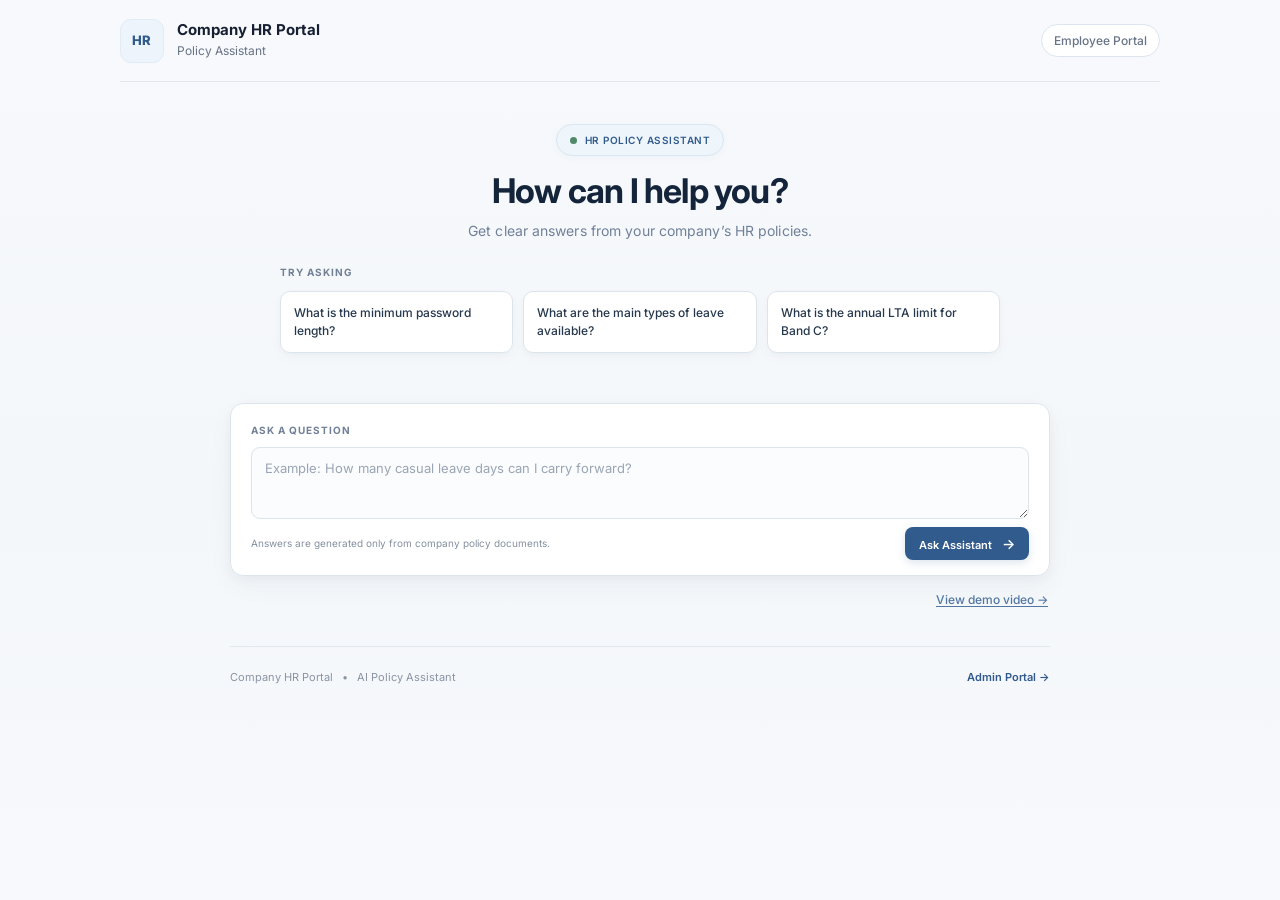
==== commit 07dcf209: "Add demo video functionality and modal to enhance user experience" ====
--- a/frontend/index.html
+++ b/frontend/index.html
@@ -43,9 +43,7 @@
 
           <h2>How can I help you?</h2>
 
-          <p>
-    Get clear answers from your company’s HR policies.
-</p>
+          <p>Get clear answers from your company’s HR policies.</p>
 
           <div class="demo-questions">
             <div class="demo-title">Try asking</div>
@@ -133,7 +131,12 @@
 
           <div class="suggested-list" id="suggestedList"></div>
         </section>
+        <div class="demo-video-link">
+        <button onclick="openDemoVideo()">View demo video →</button>
+      </div>
       </main>
+
+      
 
       <!-- Footer -->
       <footer>
@@ -147,6 +150,30 @@
       </footer>
     </div>
 
+        <!-- Demo Video Modal -->
+    <div class="demo-modal" id="demoModal">
+      <div class="demo-modal-overlay" onclick="closeDemoVideo()"></div>
+
+      <div class="demo-modal-content">
+        <button class="demo-modal-close" onclick="closeDemoVideo()">
+          ×
+        </button>
+
+        <div class="demo-video-wrapper">
+          <iframe
+            id="demoVideo"
+            src=""
+            title="HR Policy Assistant Demo"
+            frameborder="0"
+            allow="accelerometer; autoplay; clipboard-write; encrypted-media; gyroscope; picture-in-picture"
+            allowfullscreen
+          ></iframe>
+        </div>
+      </div>
+    </div>
+
+    
+
     <script src="script.js"></script>
   </body>
 </html>
--- a/frontend/style.css
+++ b/frontend/style.css
@@ -3369,4 +3369,179 @@
 
 footer a {
     color: #315b8c !important;
+}
+
+
+/* Searching state */
+
+.employee-home #askButton:disabled {
+    background: #8da2b8 !important;
+    cursor: not-allowed !important;
+    transform: none !important;
+    box-shadow: none !important;
+    opacity: 0.9;
+}
+
+.loading-spinner {
+    display: inline-block;
+    width: 12px;
+    height: 12px;
+
+    margin-right: 7px;
+
+    border: 2px solid rgba(255, 255, 255, 0.4);
+    border-top-color: #ffffff;
+
+    border-radius: 50%;
+
+    vertical-align: -2px;
+
+    animation: assistant-spin 0.7s linear infinite;
+}
+
+@keyframes assistant-spin {
+    to {
+        transform: rotate(360deg);
+    }
+}
+
+
+/* ================================
+   DEMO VIDEO LINK
+   ================================ */
+
+.employee-home .demo-video-link {
+    width: 100% !important;
+    margin: 10px 0 0 0 !important;
+    padding: 0 2px !important;
+    text-align: right !important;
+}
+
+.employee-home .demo-video-link button {
+    border: none !important;
+    background: transparent !important;
+    padding: 3px 0 !important;
+
+    color: #5277a3 !important;
+    font-family: inherit !important;
+    font-size: 12px !important;
+    font-weight: 500 !important;
+
+    cursor: pointer !important;
+    text-decoration: underline !important;
+    text-underline-offset: 2px !important;
+
+    transition: color 0.18s ease !important;
+}
+
+.employee-home .demo-video-link button:hover {
+    color: #315b8c !important;
+}
+
+
+/* ================================
+   DEMO VIDEO MODAL
+   ================================ */
+
+.demo-modal {
+    display: none;
+    position: fixed;
+    inset: 0;
+    z-index: 9999;
+    align-items: center;
+    justify-content: center;
+    padding: 20px;
+}
+
+.demo-modal.active {
+    display: flex;
+}
+
+.demo-modal-overlay {
+    position: absolute;
+    inset: 0;
+    background: rgba(15, 25, 40, 0.72);
+    backdrop-filter: blur(4px);
+}
+
+.demo-modal-content {
+    position: relative;
+    z-index: 1;
+    width: 100%;
+    max-width: 820px;
+    background: #ffffff;
+    border-radius: 14px;
+    padding: 10px;
+    box-shadow: 0 20px 60px rgba(0, 0, 0, 0.25);
+}
+
+.demo-modal-close {
+    position: absolute;
+    top: -12px;
+    right: -12px;
+
+    width: 32px;
+    height: 32px;
+
+    padding: 0 !important;
+    margin: 0 !important;
+
+    border: none;
+    border-radius: 50%;
+
+    background: #ffffff;
+    color: #4b5968;
+
+    font-family: Arial, sans-serif;
+    font-size: 22px;
+    font-weight: 400;
+
+    display: flex;
+    align-items: center;
+    justify-content: center;
+
+    line-height: 32px;
+
+    cursor: pointer;
+
+    box-shadow: 0 3px 12px rgba(0, 0, 0, 0.18);
+
+    z-index: 2;
+}
+
+.demo-modal-close:hover {
+    color: #1f3f63;
+}
+
+.demo-video-wrapper {
+    position: relative;
+    width: 100%;
+    aspect-ratio: 16 / 9;
+    overflow: hidden;
+    border-radius: 9px;
+    background: #111827;
+}
+
+.demo-video-wrapper iframe {
+    width: 100%;
+    height: 100%;
+    border: none;
+    display: block;
+}
+
+/* Mobile */
+@media (max-width: 600px) {
+    .demo-modal {
+        padding: 14px;
+    }
+
+    .demo-modal-content {
+        padding: 7px;
+        border-radius: 11px;
+    }
+
+    .demo-modal-close {
+        top: -10px;
+        right: -7px;
+    }
 }
